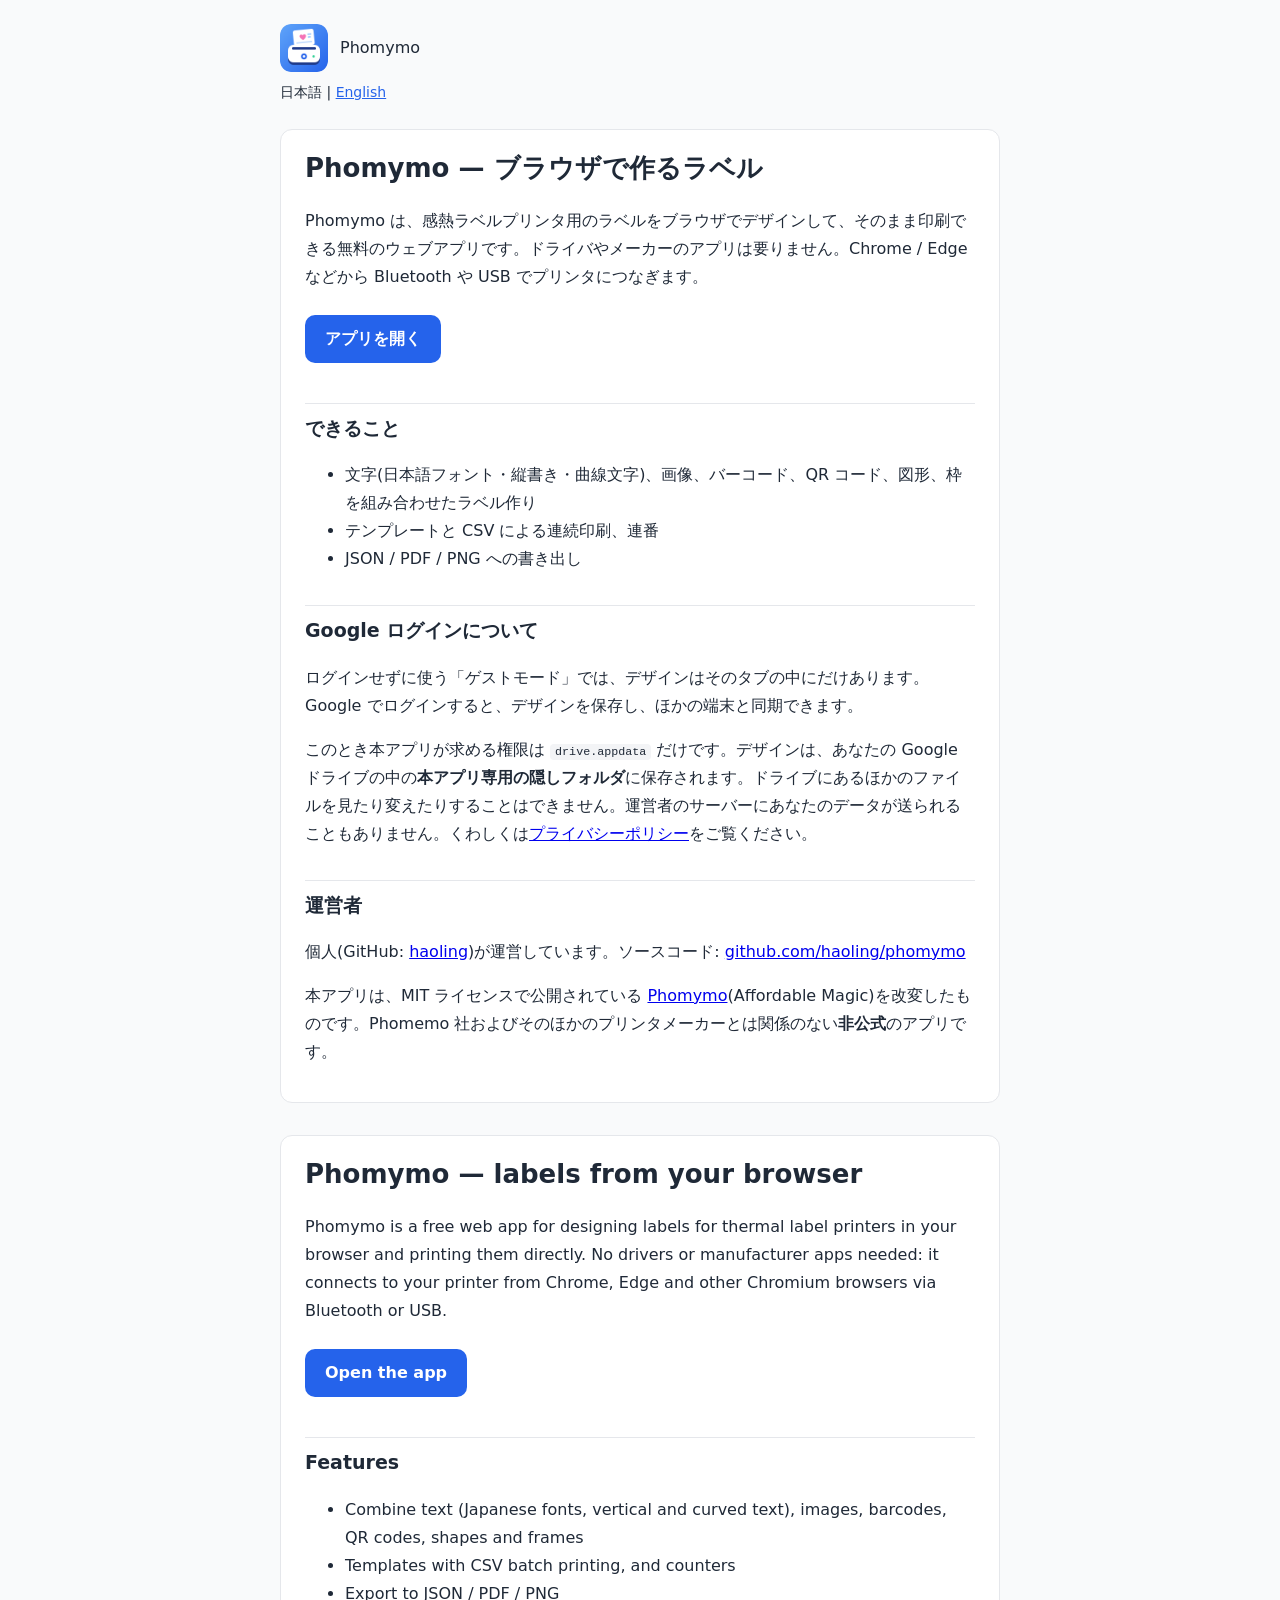
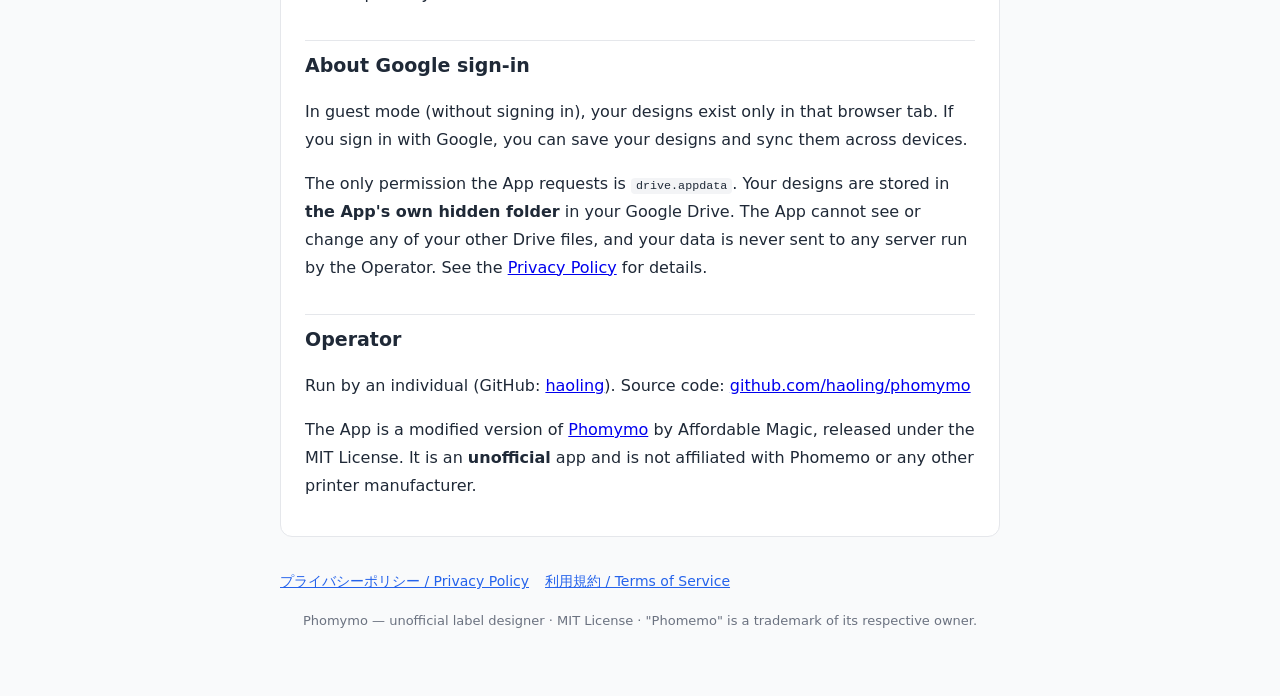
==== src/web/about.html @ 14ea2bb3 "Googleログインの一般公開に向けて、ロゴ・プライバシーポリシー・利用規約・紹介ページを追加 - src/web/brand/: オリジナルのアプリロゴ(120x120 / 512 PNG と SV" ====
<!DOCTYPE html>
<html lang="ja">
<head>
  <meta charset="UTF-8">
  <meta name="viewport" content="width=device-width, initial-scale=1.0">
  <title>Phomymo - 非公式ラベルデザイナー / Unofficial label designer</title>
  <meta name="description" content="Phomymo は感熱ラベルプリンタ用のラベルをブラウザでデザイン・印刷できる無料の非公式ウェブアプリです。Phomymo is a free, unofficial web app for designing and printing labels for thermal label printers.">
  <link rel="icon" type="image/png" href="brand/logo-120.png">
  <link rel="stylesheet" href="legal.css">
</head>
<body>
<div class="wrap">
  <header class="top">
    <img src="brand/logo-120.png" alt="Phomymo logo">
    <span class="home">Phomymo</span>
  </header>
  <nav class="lang">日本語 | <a href="#en" hreflang="en">English</a></nav>

  <section class="lang-block" lang="ja" id="ja">
    <h1>Phomymo — ブラウザで作るラベル</h1>
    <p>Phomymo は、感熱ラベルプリンタ用のラベルをブラウザでデザインして、そのまま印刷できる無料のウェブアプリです。ドライバやメーカーのアプリは要りません。Chrome / Edge などから Bluetooth や USB でプリンタにつなぎます。</p>
    <p><a class="cta" href="./">アプリを開く</a></p>

    <h2>できること</h2>
    <ul>
      <li>文字(日本語フォント・縦書き・曲線文字)、画像、バーコード、QR コード、図形、枠を組み合わせたラベル作り</li>
      <li>テンプレートと CSV による連続印刷、連番</li>
      <li>JSON / PDF / PNG への書き出し</li>
    </ul>

    <h2>Google ログインについて</h2>
    <p>ログインせずに使う「ゲストモード」では、デザインはそのタブの中にだけあります。Google でログインすると、デザインを保存し、ほかの端末と同期できます。</p>
    <p>このとき本アプリが求める権限は <code>drive.appdata</code> だけです。デザインは、あなたの Google ドライブの中の<strong>本アプリ専用の隠しフォルダ</strong>に保存されます。ドライブにあるほかのファイルを見たり変えたりすることはできません。運営者のサーバーにあなたのデータが送られることもありません。くわしくは<a href="privacy.html">プライバシーポリシー</a>をご覧ください。</p>

    <h2>運営者</h2>
    <p>個人(GitHub: <a href="https://github.com/haoling">haoling</a>)が運営しています。ソースコード: <a href="https://github.com/haoling/phomymo">github.com/haoling/phomymo</a></p>
    <p>本アプリは、MIT ライセンスで公開されている <a href="https://github.com/transcriptionstream/phomymo">Phomymo</a>(Affordable Magic)を改変したものです。Phomemo 社およびそのほかのプリンタメーカーとは関係のない<strong>非公式</strong>のアプリです。</p>
  </section>

  <section class="lang-block" lang="en" id="en">
    <h1>Phomymo — labels from your browser</h1>
    <p>Phomymo is a free web app for designing labels for thermal label printers in your browser and printing them directly. No drivers or manufacturer apps needed: it connects to your printer from Chrome, Edge and other Chromium browsers via Bluetooth or USB.</p>
    <p><a class="cta" href="./">Open the app</a></p>

    <h2>Features</h2>
    <ul>
      <li>Combine text (Japanese fonts, vertical and curved text), images, barcodes, QR codes, shapes and frames</li>
      <li>Templates with CSV batch printing, and counters</li>
      <li>Export to JSON / PDF / PNG</li>
    </ul>

    <h2>About Google sign-in</h2>
    <p>In guest mode (without signing in), your designs exist only in that browser tab. If you sign in with Google, you can save your designs and sync them across devices.</p>
    <p>The only permission the App requests is <code>drive.appdata</code>. Your designs are stored in <strong>the App's own hidden folder</strong> in your Google Drive. The App cannot see or change any of your other Drive files, and your data is never sent to any server run by the Operator. See the <a href="privacy.html#en">Privacy Policy</a> for details.</p>

    <h2>Operator</h2>
    <p>Run by an individual (GitHub: <a href="https://github.com/haoling">haoling</a>). Source code: <a href="https://github.com/haoling/phomymo">github.com/haoling/phomymo</a></p>
    <p>The App is a modified version of <a href="https://github.com/transcriptionstream/phomymo">Phomymo</a> by Affordable Magic, released under the MIT License. It is an <strong>unofficial</strong> app and is not affiliated with Phomemo or any other printer manufacturer.</p>
  </section>

  <nav class="links">
    <a href="privacy.html">プライバシーポリシー / Privacy Policy</a>
    <a href="terms.html">利用規約 / Terms of Service</a>
  </nav>
  <footer class="bottom">Phomymo — unofficial label designer · MIT License · "Phomemo" is a trademark of its respective owner.</footer>
</div>
</body>
</html>
---- src/web/legal.css ----
/* about.html / privacy.html / terms.html 共通 */
:root { color-scheme: light; }
* { box-sizing: border-box; }
body { margin: 0; font-family: system-ui, -apple-system, "Segoe UI", "Hiragino Sans", "Noto Sans JP", "Yu Gothic UI", sans-serif; color: #1f2937; background: #f9fafb; line-height: 1.75; }
.wrap { max-width: 760px; margin: 0 auto; padding: 24px 20px 64px; }
header.top { display: flex; align-items: center; gap: 12px; margin-bottom: 8px; }
header.top img { width: 48px; height: 48px; border-radius: 11px; }
header.top a.home { color: inherit; text-decoration: none; font-weight: 700; font-size: 20px; }
nav.lang { margin: 8px 0 24px; font-size: 14px; }
nav.lang a, nav.links a { color: #2563eb; }
nav.links { display: flex; flex-wrap: wrap; gap: 6px 16px; font-size: 14px; margin: 16px 0; }
h1 { font-size: 26px; margin: 8px 0 4px; }
h2 { font-size: 19px; margin: 32px 0 8px; padding-top: 8px; border-top: 1px solid #e5e7eb; }
h3 { font-size: 16px; margin: 20px 0 4px; }
.meta { color: #6b7280; font-size: 14px; }
section.lang-block { background: #fff; border: 1px solid #e5e7eb; border-radius: 12px; padding: 8px 24px 20px; margin-bottom: 32px; }
.note { background: #eff6ff; border: 1px solid #bfdbfe; border-radius: 8px; padding: 10px 14px; font-size: 14px; }
table { border-collapse: collapse; width: 100%; font-size: 14px; }
th, td { border: 1px solid #e5e7eb; padding: 6px 10px; text-align: left; vertical-align: top; }
th { background: #f3f4f6; }
code { background: #f3f4f6; padding: 1px 5px; border-radius: 4px; font-size: 0.9em; word-break: break-all; }
a.cta { display: inline-block; background: #2563eb; color: #fff; padding: 10px 20px; border-radius: 10px; text-decoration: none; font-weight: 600; margin: 8px 0; }
footer.bottom { color: #6b7280; font-size: 13px; text-align: center; }
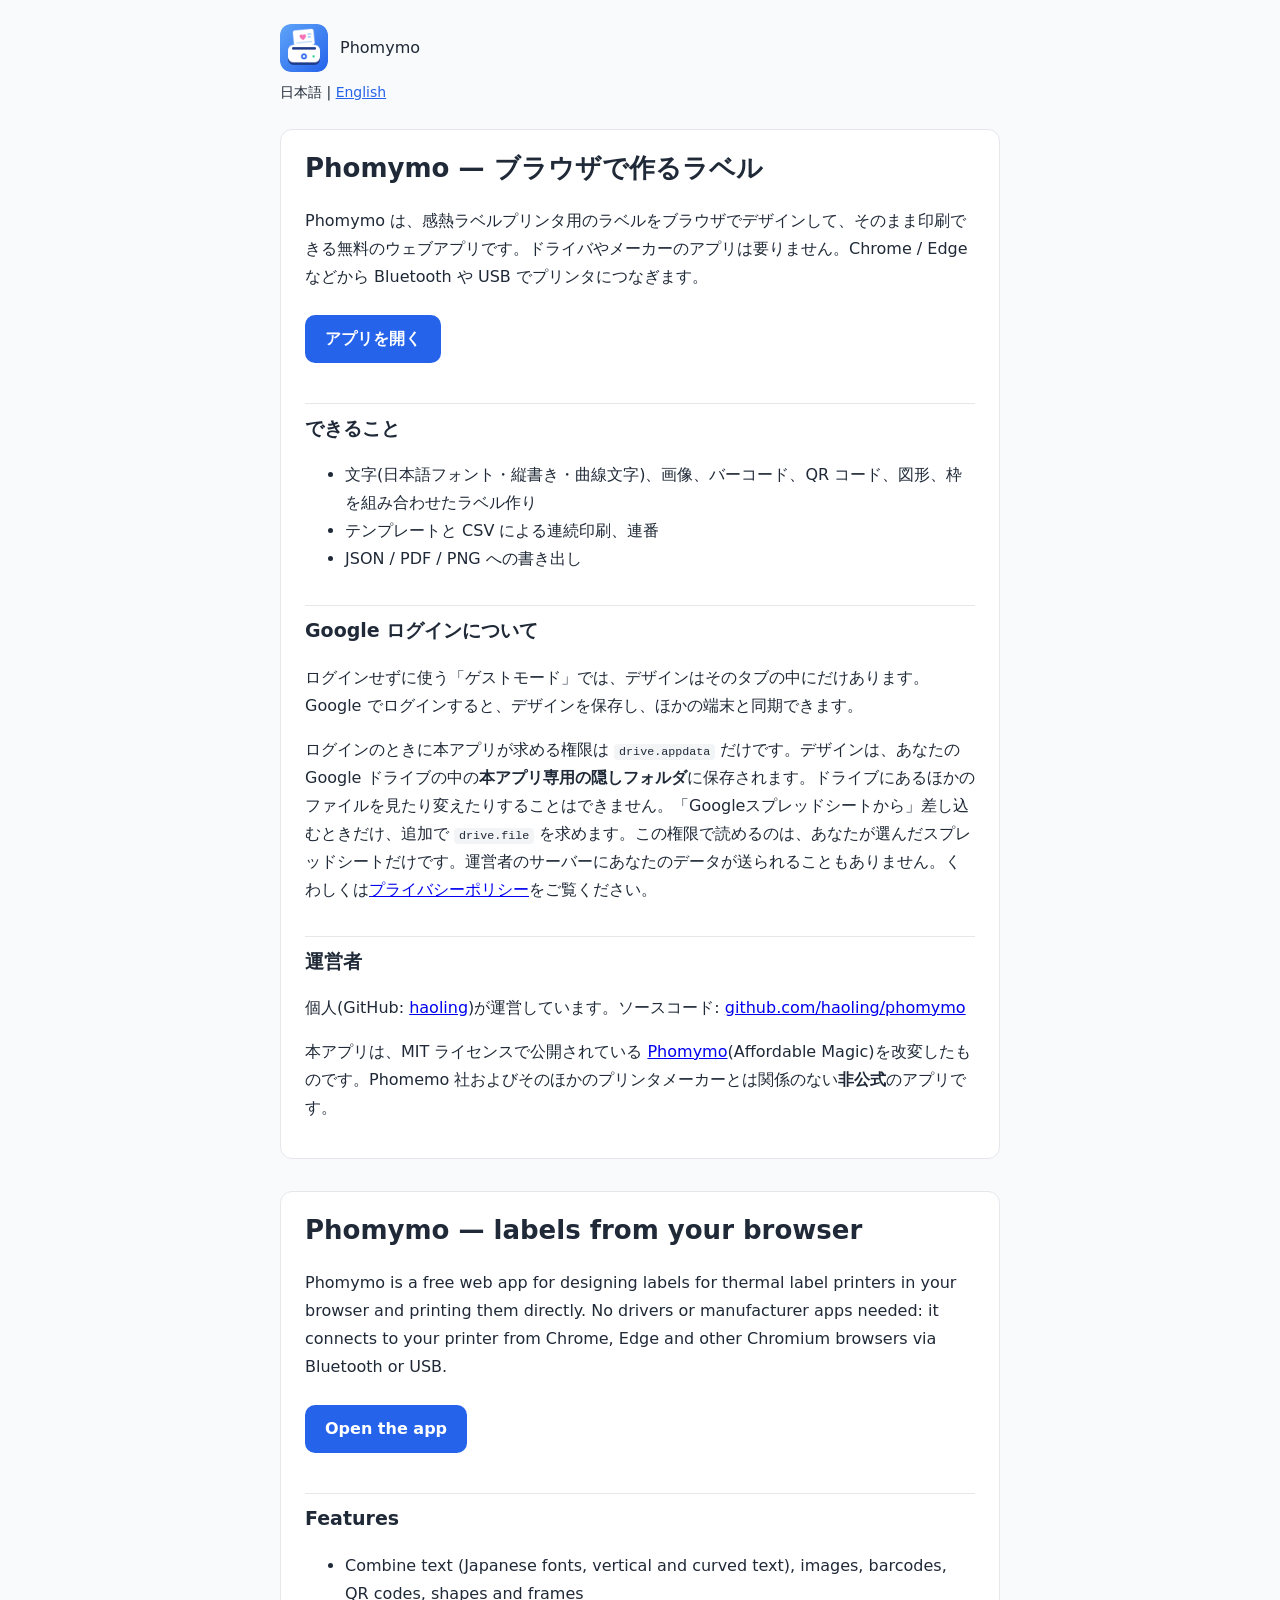
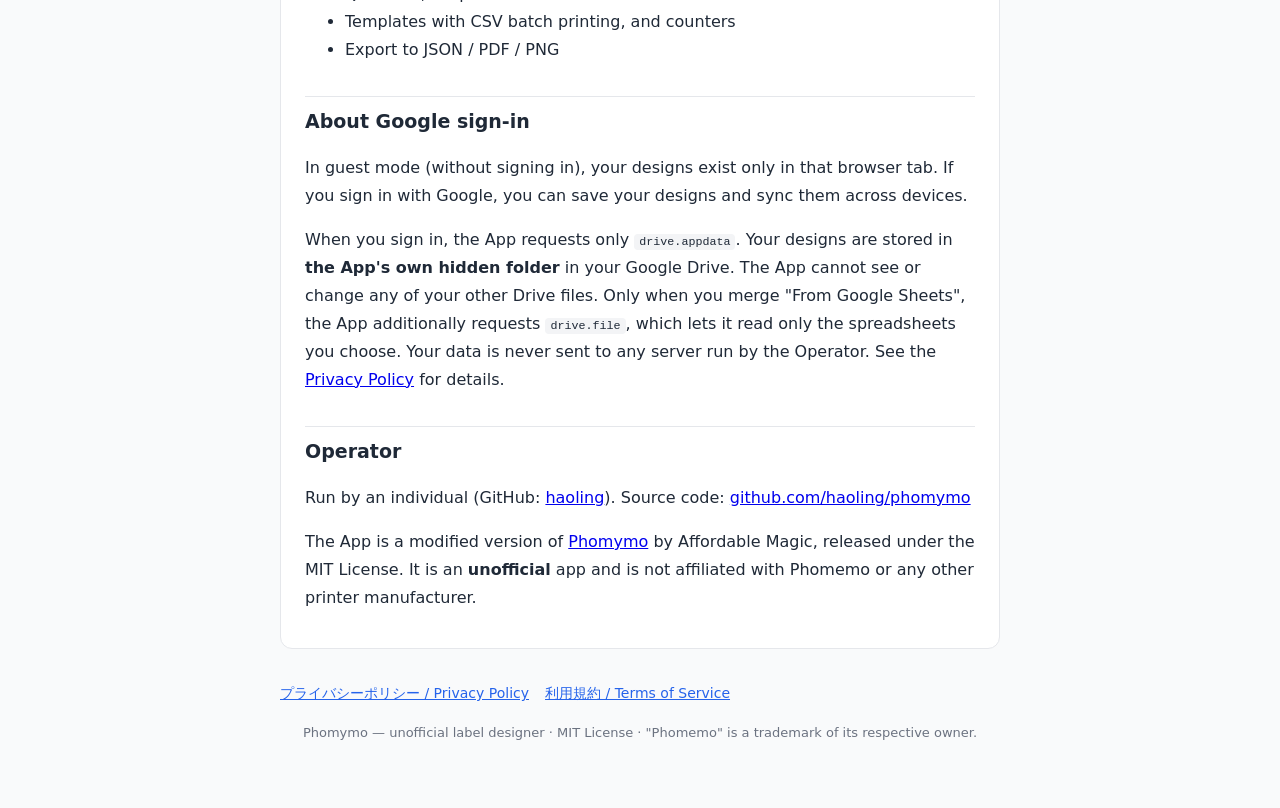
==== commit e39948d4: "Googleログイン中は Googleスプレッドシートから差し込めるようにし、連携したシートをデザインごとに保存する - Google Picker + drive.file(非機密)で、選んだスプレ" ====
--- a/src/web/about.html
+++ b/src/web/about.html
@@ -30,7 +30,7 @@
 
     <h2>Google ログインについて</h2>
     <p>ログインせずに使う「ゲストモード」では、デザインはそのタブの中にだけあります。Google でログインすると、デザインを保存し、ほかの端末と同期できます。</p>
-    <p>このとき本アプリが求める権限は <code>drive.appdata</code> だけです。デザインは、あなたの Google ドライブの中の<strong>本アプリ専用の隠しフォルダ</strong>に保存されます。ドライブにあるほかのファイルを見たり変えたりすることはできません。運営者のサーバーにあなたのデータが送られることもありません。くわしくは<a href="privacy.html">プライバシーポリシー</a>をご覧ください。</p>
+    <p>ログインのときに本アプリが求める権限は <code>drive.appdata</code> だけです。デザインは、あなたの Google ドライブの中の<strong>本アプリ専用の隠しフォルダ</strong>に保存されます。ドライブにあるほかのファイルを見たり変えたりすることはできません。「Googleスプレッドシートから」差し込むときだけ、追加で <code>drive.file</code> を求めます。この権限で読めるのは、あなたが選んだスプレッドシートだけです。運営者のサーバーにあなたのデータが送られることもありません。くわしくは<a href="privacy.html">プライバシーポリシー</a>をご覧ください。</p>
 
     <h2>運営者</h2>
     <p>個人(GitHub: <a href="https://github.com/haoling">haoling</a>)が運営しています。ソースコード: <a href="https://github.com/haoling/phomymo">github.com/haoling/phomymo</a></p>
@@ -51,7 +51,7 @@
 
     <h2>About Google sign-in</h2>
     <p>In guest mode (without signing in), your designs exist only in that browser tab. If you sign in with Google, you can save your designs and sync them across devices.</p>
-    <p>The only permission the App requests is <code>drive.appdata</code>. Your designs are stored in <strong>the App's own hidden folder</strong> in your Google Drive. The App cannot see or change any of your other Drive files, and your data is never sent to any server run by the Operator. See the <a href="privacy.html#en">Privacy Policy</a> for details.</p>
+    <p>When you sign in, the App requests only <code>drive.appdata</code>. Your designs are stored in <strong>the App's own hidden folder</strong> in your Google Drive. The App cannot see or change any of your other Drive files. Only when you merge "From Google Sheets", the App additionally requests <code>drive.file</code>, which lets it read only the spreadsheets you choose. Your data is never sent to any server run by the Operator. See the <a href="privacy.html#en">Privacy Policy</a> for details.</p>
 
     <h2>Operator</h2>
     <p>Run by an individual (GitHub: <a href="https://github.com/haoling">haoling</a>). Source code: <a href="https://github.com/haoling/phomymo">github.com/haoling/phomymo</a></p>
